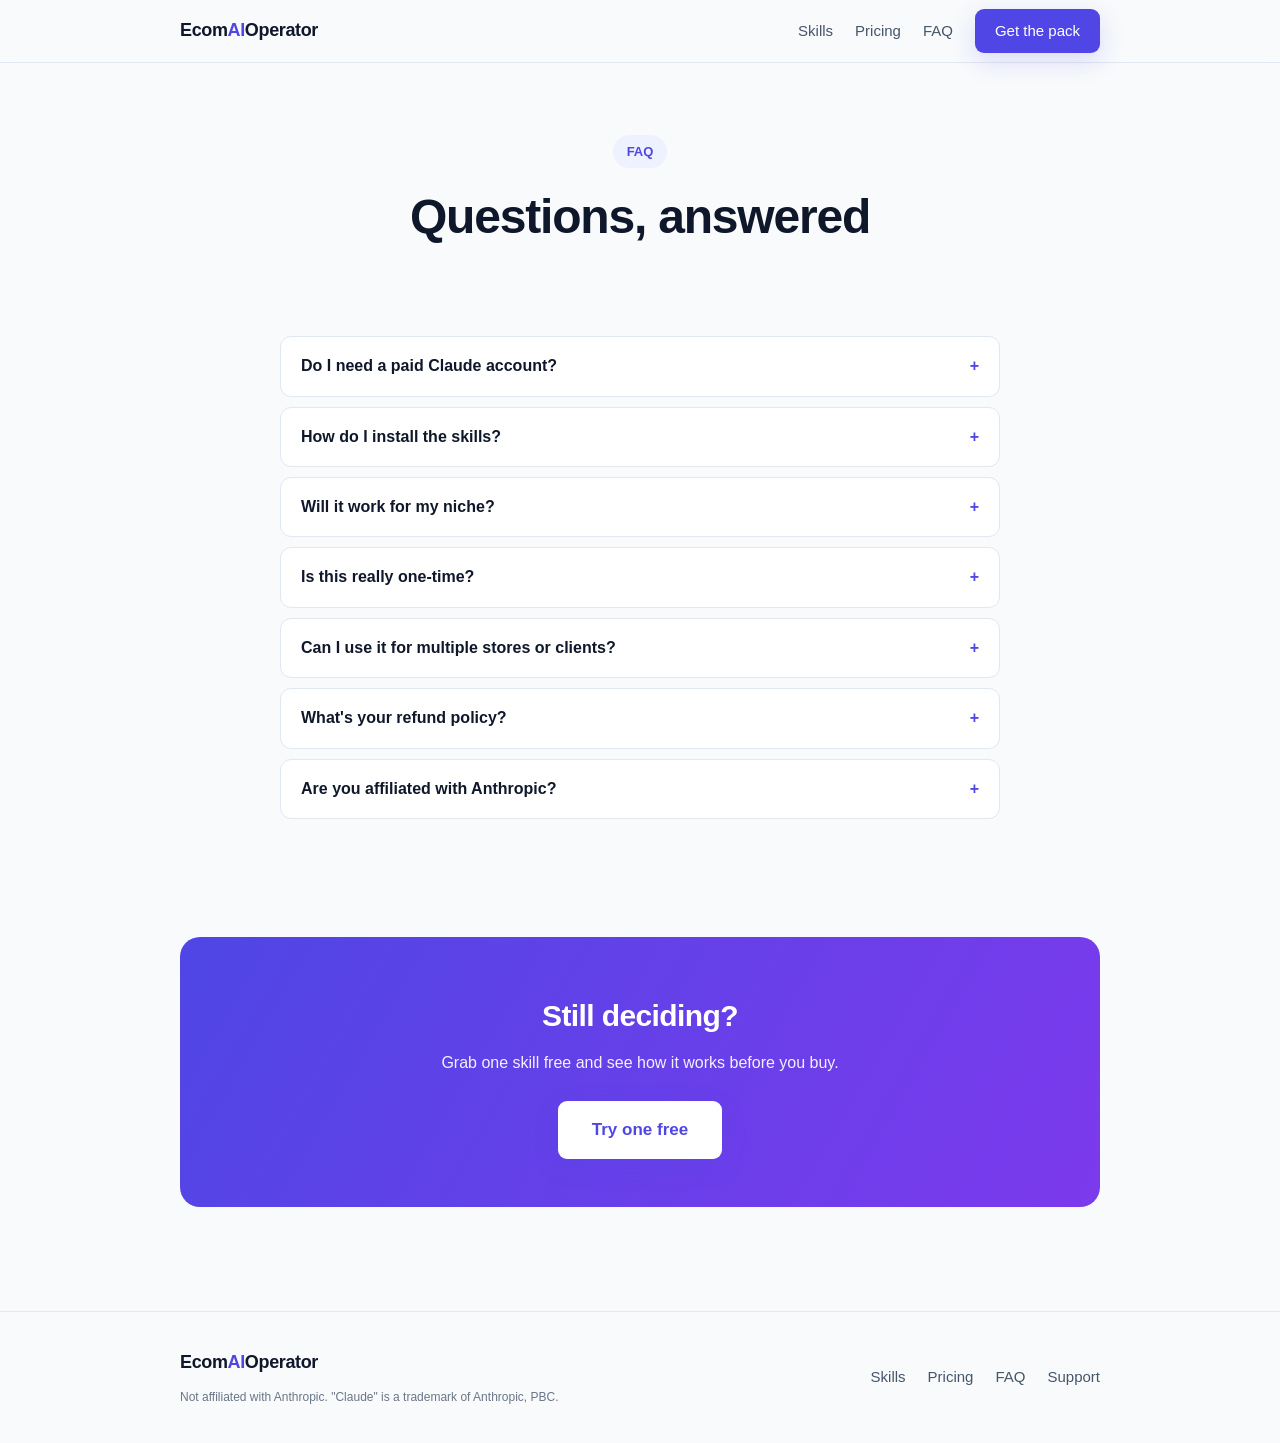
==== faq.html @ 42f4090e "Ecom AI Operator marketing site: home, skills, pricing, FAQ, free lead magnet Co-Authored-By: Claude" ====
<!DOCTYPE html>
<html lang="en">
<head>
<meta charset="utf-8">
<meta name="viewport" content="width=device-width, initial-scale=1">
<title>FAQ — Ecom AI Operator</title>
<meta name="description" content="Common questions about Ecom AI Operator Claude Skills: requirements, refunds, compatibility, and licensing.">
<link rel="stylesheet" href="assets/style.css">
</head>
<body>

<nav><div class="wrap">
  <a class="logo" href="index.html">Ecom<span>AI</span>Operator</a>
  <div class="navlinks">
    <a href="skills.html">Skills</a>
    <a href="pricing.html">Pricing</a>
    <a href="faq.html">FAQ</a>
    <a class="btn" href="pricing.html">Get the pack</a>
  </div>
</div></nav>

<header class="hero"><div class="wrap narrow">
  <span class="badge">FAQ</span>
  <h1>Questions, answered</h1>
</div></header>

<section><div class="wrap narrow">
  <details><summary>Do I need a paid Claude account?</summary><p>You need access to Claude — either Claude Code (CLI) or a Claude.ai plan that supports Projects. The skills run on your own account, so you're never paying us a usage fee.</p></details>
  <details><summary>How do I install the skills?</summary><p><b>Claude Code:</b> copy each skill folder into <code>~/.claude/skills/</code> and restart. <b>Claude.ai:</b> paste a skill's instructions into a Project, or upload the folder. The included guide walks you through it in two minutes.</p></details>
  <details><summary>Will it work for my niche?</summary><p>Yes. Each skill asks for your product facts and brand voice, so it adapts to any physical-product store — supplements aside, where ad/health claims are restricted (the skills flag those for you).</p></details>
  <details><summary>Is this really one-time?</summary><p>Starter and Pro are one-time purchases with 12 months of updates. The Operator Club is the only recurring option, and it's optional — for people who want a new skill every month.</p></details>
  <details><summary>Can I use it for multiple stores or clients?</summary><p>The standard license covers a single store. If you're an agency running client stores, reply to your purchase email about an agency license.</p></details>
  <details><summary>What's your refund policy?</summary><p>30 days, no questions asked. Email and we refund.</p></details>
  <details><summary>Are you affiliated with Anthropic?</summary><p>No. We build skills <em>for</em> Claude; we're an independent product. "Claude" is a trademark of Anthropic, PBC.</p></details>
</div></section>

<section><div class="wrap">
  <div class="band">
    <h2>Still deciding?</h2>
    <p>Grab one skill free and see how it works before you buy.</p>
    <a class="btn lg" href="free.html">Try one free</a>
  </div>
</div></section>

<footer><div class="wrap">
  <div>
    <div class="logo">Ecom<span>AI</span>Operator</div>
    <div class="fine">Not affiliated with Anthropic. "Claude" is a trademark of Anthropic, PBC.</div>
  </div>
  <div class="navlinks">
    <a href="skills.html">Skills</a>
    <a href="pricing.html">Pricing</a>
    <a href="faq.html">FAQ</a>
    <a href="mailto:REPLACE_WITH_CONTACT_EMAIL">Support</a>
  </div>
</div></footer>

</body>
</html>
---- assets/style.css ----
:root{
  --ink:#0f172a;--sub:#475569;--brand:#4f46e5;--brand-2:#7c3aed;
  --bg:#f8fafc;--card:#fff;--line:#e2e8f0;--ok:#16a34a;
  --shadow:0 8px 24px rgba(79,70,229,.18);
}
*{box-sizing:border-box;margin:0;padding:0}
html{scroll-behavior:smooth}
body{font:16px/1.65 -apple-system,Segoe UI,Roboto,Helvetica,Arial,sans-serif;color:var(--ink);background:var(--bg)}
a{color:var(--brand);text-decoration:none}
.wrap{max-width:960px;margin:0 auto;padding:0 20px}
.narrow{max-width:760px}

/* nav */
nav{position:sticky;top:0;z-index:50;background:rgba(248,250,252,.85);backdrop-filter:blur(10px);border-bottom:1px solid var(--line)}
nav .wrap{display:flex;align-items:center;justify-content:space-between;height:62px}
.logo{font-weight:700;font-size:18px;letter-spacing:-.02em;color:var(--ink)}
.logo span{color:var(--brand)}
.navlinks{display:flex;gap:22px;align-items:center}
.navlinks a{color:var(--sub);font-weight:500;font-size:15px}
.navlinks a:hover{color:var(--ink)}
.btn{display:inline-block;background:var(--brand);color:#fff!important;font-weight:600;padding:10px 20px;border-radius:9px;box-shadow:var(--shadow)}
.btn:hover{background:var(--brand-2)}
.btn.lg{font-size:17px;padding:15px 34px}
.btn.ghost{background:#eef2ff;color:var(--brand)!important;box-shadow:none}

/* hero */
header.hero{text-align:center;padding:72px 0 48px}
.badge{display:inline-block;background:#eef2ff;color:var(--brand);font-weight:600;font-size:13px;padding:6px 14px;border-radius:999px;margin-bottom:22px}
h1{font-size:clamp(32px,6vw,48px);line-height:1.12;letter-spacing:-.025em}
h1 .grad{background:linear-gradient(90deg,var(--brand),var(--brand-2));-webkit-background-clip:text;background-clip:text;color:transparent}
.sub{font-size:19px;color:var(--sub);margin:20px auto 0;max-width:600px}
.micro{font-size:13px;color:var(--sub);margin-top:14px}
.cta-row{margin-top:30px;display:flex;gap:12px;justify-content:center;flex-wrap:wrap}

/* sections */
section{padding:44px 0}
.eyebrow{color:var(--brand);font-weight:700;font-size:13px;text-transform:uppercase;letter-spacing:.08em}
h2{font-size:30px;margin:6px 0 10px;letter-spacing:-.02em}
.lead{color:var(--sub);margin-bottom:26px;font-size:17px}

/* cards */
.grid{display:grid;grid-template-columns:repeat(auto-fit,minmax(260px,1fr));gap:16px}
.card{background:var(--card);border:1px solid var(--line);border-radius:14px;padding:22px}
.card h3{font-size:18px;display:flex;align-items:center;gap:8px}
.card p{color:var(--sub);font-size:15px;margin-top:6px}
.card .emoji{font-size:22px}

/* stats / logos strip */
.strip{display:flex;gap:36px;justify-content:center;flex-wrap:wrap;color:var(--sub);font-size:14px;padding:18px 0;border-top:1px solid var(--line);border-bottom:1px solid var(--line)}
.strip b{color:var(--ink)}

/* pricing */
.tiers{display:grid;grid-template-columns:repeat(auto-fit,minmax(260px,1fr));gap:18px;align-items:stretch}
.tier{background:var(--card);border:1px solid var(--line);border-radius:16px;padding:28px;display:flex;flex-direction:column}
.tier.feat{border:2px solid var(--brand);box-shadow:var(--shadow)}
.tier .name{font-weight:700;font-size:15px;text-transform:uppercase;letter-spacing:.05em;color:var(--brand)}
.tier .num{font-size:42px;font-weight:700;margin:8px 0}
.tier .num small{font-size:16px;color:var(--sub);font-weight:500}
.tier ul{list-style:none;margin:16px 0 22px}
.tier li{padding:6px 0 6px 26px;position:relative;color:var(--sub);font-size:15px}
.tier li:before{content:"✓";position:absolute;left:0;color:var(--ok);font-weight:700}
.tier .btn{margin-top:auto;text-align:center}

/* faq */
details{background:var(--card);border:1px solid var(--line);border-radius:11px;padding:16px 20px;margin-bottom:10px}
summary{font-weight:600;cursor:pointer;list-style:none}
summary::-webkit-details-marker{display:none}
summary:after{content:"+";float:right;color:var(--brand);font-weight:700}
details[open] summary:after{content:"–"}
details p{color:var(--sub);margin-top:10px}

/* form */
.form{background:var(--card);border:1px solid var(--line);border-radius:16px;padding:28px;max-width:460px;margin:0 auto}
.form input{width:100%;padding:13px 15px;border:1px solid var(--line);border-radius:9px;font-size:16px;margin-bottom:12px}
.form button{width:100%;border:0;cursor:pointer}

/* cta band */
.band{background:linear-gradient(120deg,var(--brand),var(--brand-2));color:#fff;border-radius:20px;padding:48px 32px;text-align:center;margin:20px 0}
.band h2{color:#fff}
.band p{opacity:.92;max-width:520px;margin:8px auto 24px}
.band .btn{background:#fff;color:var(--brand)!important}

/* footer */
footer{border-top:1px solid var(--line);color:var(--sub);font-size:14px;padding:36px 0;margin-top:40px}
footer .wrap{display:flex;justify-content:space-between;flex-wrap:wrap;gap:16px}
footer a{color:var(--sub)}
.fine{font-size:12px;opacity:.8;margin-top:10px}
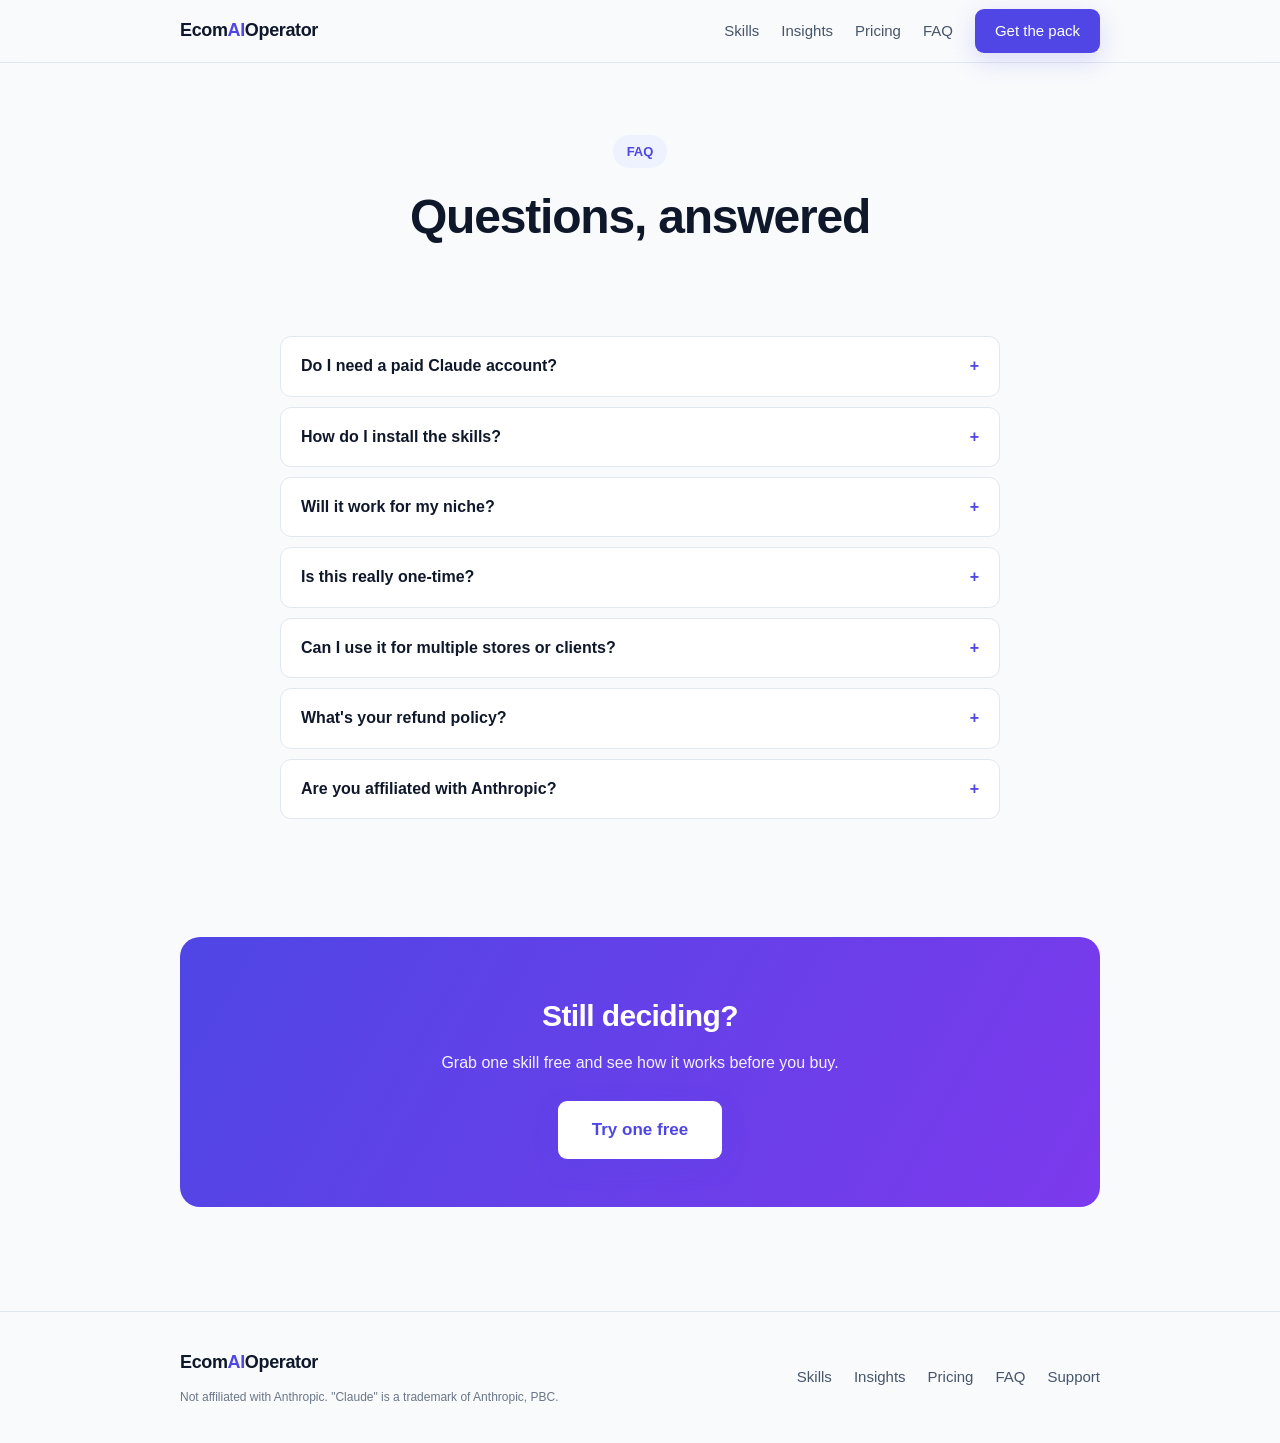
==== commit 9796df57: "Add Insights page: ecommerce conversion benchmarks + lever mapping; link in nav/footer Co-Authored-B" ====
--- a/faq.html
+++ b/faq.html
@@ -13,6 +13,7 @@
   <a class="logo" href="index.html">Ecom<span>AI</span>Operator</a>
   <div class="navlinks">
     <a href="skills.html">Skills</a>
+    <a href="insights.html">Insights</a>
     <a href="pricing.html">Pricing</a>
     <a href="faq.html">FAQ</a>
     <a class="btn" href="pricing.html">Get the pack</a>
@@ -49,6 +50,7 @@
   </div>
   <div class="navlinks">
     <a href="skills.html">Skills</a>
+    <a href="insights.html">Insights</a>
     <a href="pricing.html">Pricing</a>
     <a href="faq.html">FAQ</a>
     <a href="mailto:REPLACE_WITH_CONTACT_EMAIL">Support</a>
